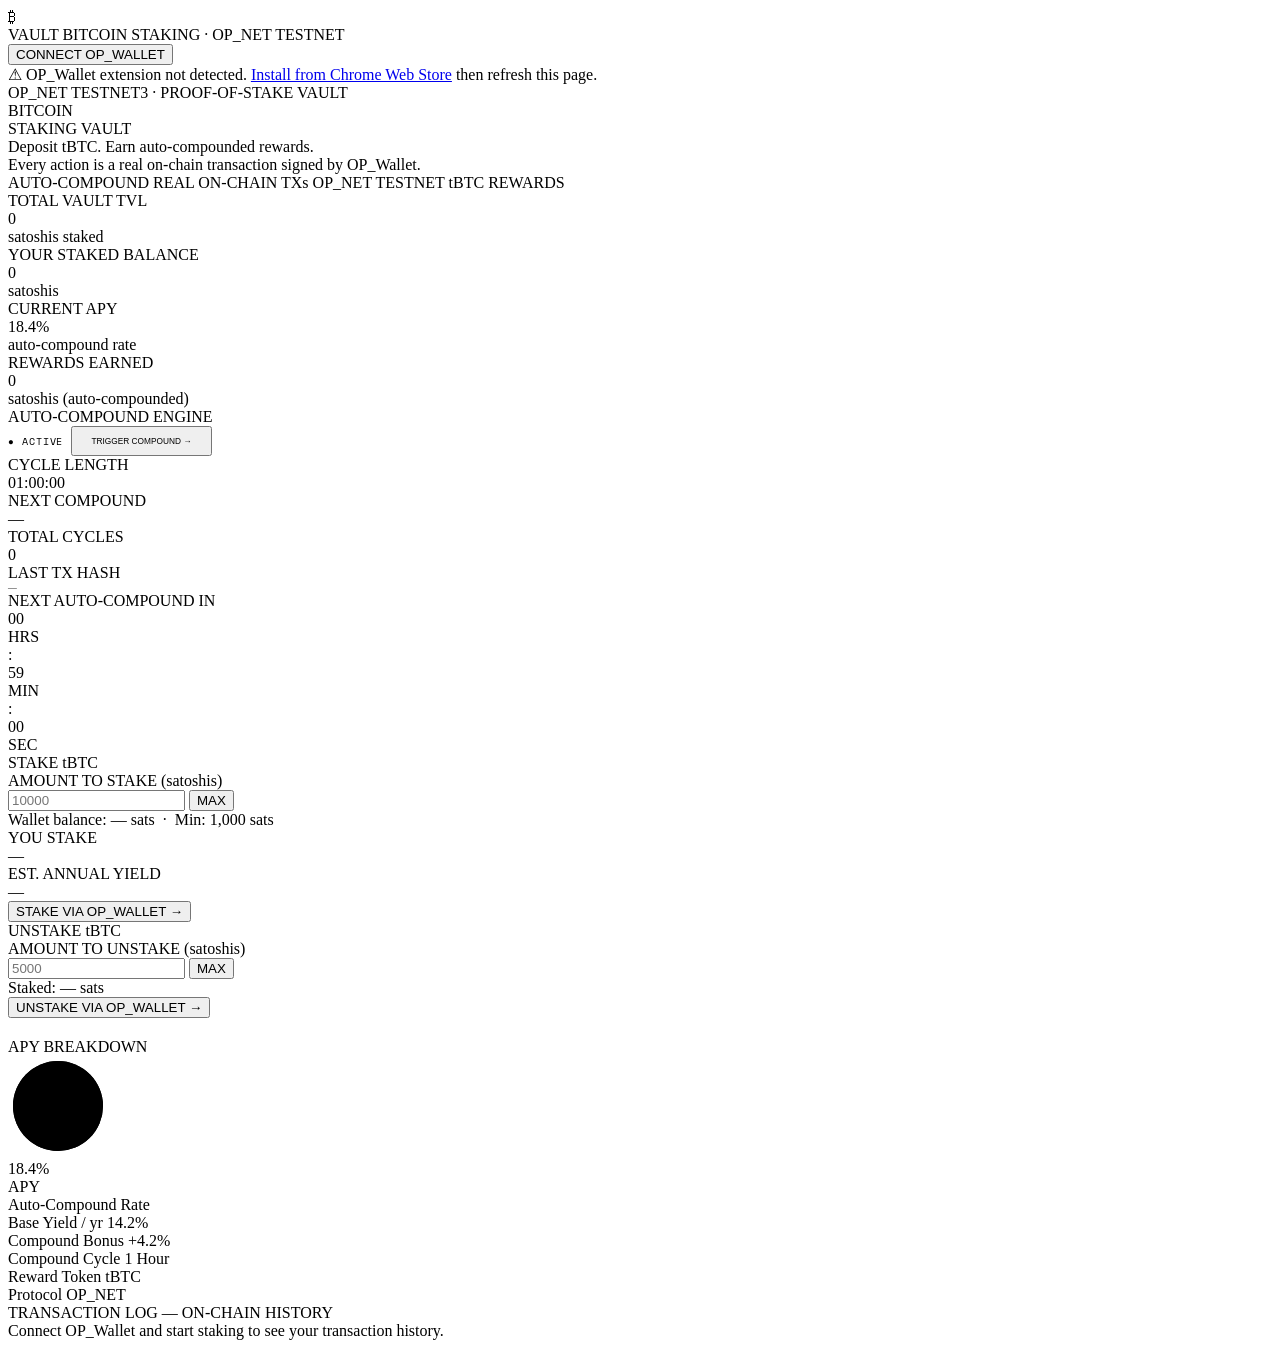
==== index_1.html @ 1303a882 "Add files via upload" ====
<!DOCTYPE html>
<html lang="en">
<head>
  <meta charset="UTF-8" />
  <meta name="viewport" content="width=device-width, initial-scale=1.0" />
  <title>VAULT — Bitcoin Staking · OP_NET Testnet</title>

  <!-- Google Fonts -->
  <link
    href="https://fonts.googleapis.com/css2?family=Syncopate:wght@400;700&family=Space+Mono:ital,wght@0,400;0,700;1,400&family=Barlow:wght@400;500;600;700&display=swap"
    rel="stylesheet"
  />

  <!-- Stylesheet -->
  <link rel="stylesheet" href="style.css" />
</head>
<body>

  <!-- ── BACKGROUND LAYERS ── -->
  <div class="bp"></div>
  <div class="bp-glow"></div>
  <div class="vignette"></div>

  <div id="root">

    <!-- ════════════════════════════════
         TOP BAR
    ════════════════════════════════ -->
    <div class="topbar">
      <div class="brand">
        <div class="brand-mark">
          <div class="brand-hex"><span>₿</span></div>
        </div>
        <div class="brand-text">
          <span class="brand-name">VAULT</span>
          <span class="brand-sub">BITCOIN STAKING · OP_NET TESTNET</span>
        </div>
      </div>

      <div class="topbar-right">
        <div class="net-badge" id="netBadge" style="display:none">TESTNET3</div>
        <div class="bal-badge" id="balBadge" style="display:none">
          <span id="balAmt">0.000000</span> tBTC
        </div>
        <button class="btn-connect" id="connectBtn" onclick="connectWallet()">
          CONNECT OP_WALLET
        </button>
      </div>
    </div>

    <!-- ════════════════════════════════
         INSTALL NOTICE
    ════════════════════════════════ -->
    <div class="install-bar" id="installBar">
      ⚠ OP_Wallet extension not detected.
      <a
        href="https://chromewebstore.google.com/detail/opwallet/pmbjpcmaaladnfpacpmhmnfmpklgbdjb"
        target="_blank"
      >Install from Chrome Web Store</a>
      then refresh this page.
    </div>

    <!-- ════════════════════════════════
         MAIN PAGE
    ════════════════════════════════ -->
    <div class="page">

      <!-- VAULT HERO -->
      <div class="vault-hero">
        <div class="vault-eyebrow">OP_NET TESTNET3 · PROOF-OF-STAKE VAULT</div>
        <div class="vault-title">BITCOIN<br />STAKING VAULT</div>
        <div class="vault-desc">
          Deposit tBTC. Earn auto-compounded rewards.<br />
          Every action is a real on-chain transaction signed by OP_Wallet.
        </div>
        <div class="vault-pills">
          <span class="vpill g">AUTO-COMPOUND</span>
          <span class="vpill t">REAL ON-CHAIN TXs</span>
          <span class="vpill b">OP_NET TESTNET</span>
          <span class="vpill g">tBTC REWARDS</span>
        </div>
      </div>

      <!-- STATS STRIP -->
      <div class="stats-strip">
        <div class="stat-box">
          <div class="stat-label">TOTAL VAULT TVL</div>
          <div class="stat-value" id="tvlValue">0</div>
          <div class="stat-sub">satoshis staked</div>
        </div>
        <div class="stat-box">
          <div class="stat-label">YOUR STAKED BALANCE</div>
          <div class="stat-value teal" id="userStake">0</div>
          <div class="stat-sub">satoshis</div>
        </div>
        <div class="stat-box">
          <div class="stat-label">CURRENT APY</div>
          <div class="stat-value blue" id="apyValue">18.4%</div>
          <div class="stat-sub">auto-compound rate</div>
        </div>
        <div class="stat-box">
          <div class="stat-label">REWARDS EARNED</div>
          <div class="stat-value" id="rewardsEarned">0</div>
          <div class="stat-sub">satoshis (auto-compounded)</div>
        </div>
      </div>

      <!-- AUTO-COMPOUND PANEL -->
      <div class="compound-panel">
        <div class="compound-header">
          <div class="compound-title">
            <div class="pulse-dot" id="pulseDot"></div>
            AUTO-COMPOUND ENGINE
          </div>
          <div style="display:flex;gap:8px;align-items:center;flex-wrap:wrap">
            <div
              id="compoundStatus"
              style="font-family:'Space Mono',monospace;font-size:.6rem;color:var(--teal);letter-spacing:.1em"
            >● ACTIVE</div>
            <button
              class="btn btn-compound"
              style="width:auto;padding:8px 18px;font-size:.52rem"
              id="triggerBtn"
              onclick="autoCompound()"
            >TRIGGER COMPOUND →</button>
          </div>
        </div>

        <div class="compound-grid">
          <div class="c-cell">
            <div class="c-label">CYCLE LENGTH</div>
            <div class="c-value gold" id="cycleLength">01:00:00</div>
          </div>
          <div class="c-cell">
            <div class="c-label">NEXT COMPOUND</div>
            <div class="c-value teal" id="nextCompound">—</div>
          </div>
          <div class="c-cell">
            <div class="c-label">TOTAL CYCLES</div>
            <div class="c-value" id="totalCycles">0</div>
          </div>
          <div class="c-cell">
            <div class="c-label">LAST TX HASH</div>
            <div
              class="c-value"
              id="lastTxHash"
              style="font-size:.55rem;cursor:pointer;color:var(--teal)"
              onclick="openLastTx()"
            >—</div>
          </div>
        </div>

        <!-- COUNTDOWN -->
        <div class="countdown-wrap">
          <div class="countdown-label">NEXT AUTO-COMPOUND IN</div>
          <div class="countdown-display">
            <div class="cd-seg">
              <div class="cd-num" id="cdH">00</div>
              <div class="cd-lbl">HRS</div>
            </div>
            <div class="cd-sep">:</div>
            <div class="cd-seg">
              <div class="cd-num" id="cdM">59</div>
              <div class="cd-lbl">MIN</div>
            </div>
            <div class="cd-sep">:</div>
            <div class="cd-seg">
              <div class="cd-num" id="cdS">00</div>
              <div class="cd-lbl">SEC</div>
            </div>
          </div>
        </div>
      </div>

      <!-- STAKE / UNSTAKE / APY GRID -->
      <div class="main-grid">

        <!-- STAKE CARD -->
        <div class="vcard">
          <div class="vcard-title">
            <div class="vcard-title-dot"></div>
            STAKE tBTC
          </div>

          <!-- Gate: shown when wallet NOT connected -->
          <div id="stakeGate" class="wgate" style="display:none">
            <div class="wgate-ico">🔐</div>
            <div class="wgate-head">CONNECT TO STAKE</div>
            <div class="wgate-desc">
              Connect OP_Wallet to stake tBTC into the vault.<br />
              All transactions run on Bitcoin Testnet3 via OP_NET.
              <br /><a
                href="https://chromewebstore.google.com/detail/opwallet/pmbjpcmaaladnfpacpmhmnfmpklgbdjb"
                target="_blank"
                class="wgate-link"
              >→ Install OP_Wallet</a>
            </div>
            <button class="btn btn-stake" onclick="connectWallet()">CONNECT OP_WALLET</button>
          </div>

          <!-- Form: shown when wallet IS connected -->
          <div id="stakeForm">
            <div class="fg">
              <label class="fl">AMOUNT TO STAKE (satoshis)</label>
              <div class="amount-row">
                <input
                  class="fi"
                  id="stakeAmt"
                  type="number"
                  placeholder="10000"
                  min="1000"
                  step="100"
                />
                <button class="btn-max" onclick="setMaxStake()">MAX</button>
              </div>
              <div class="input-info">
                Wallet balance: <span id="walletBal">—</span> sats &nbsp;·&nbsp;
                Min: <span>1,000</span> sats
              </div>
            </div>

            <div class="fg preview-box">
              <div class="preview-grid">
                <div>
                  <div class="fl">YOU STAKE</div>
                  <div class="preview-val gold" id="stakePreview">—</div>
                </div>
                <div>
                  <div class="fl">EST. ANNUAL YIELD</div>
                  <div class="preview-val teal" id="yieldPreview">—</div>
                </div>
              </div>
            </div>

            <div class="row">
              <button class="btn btn-stake" id="stakeBtnEl" onclick="stake()">
                STAKE VIA OP_WALLET →
              </button>
            </div>
            <div class="prog" id="stakeProg" style="display:none">
              <div class="prog-fill" style="width:0" id="stakeProgF"></div>
            </div>
          </div>
        </div>

        <!-- RIGHT COLUMN: UNSTAKE + APY -->
        <div>

          <!-- UNSTAKE CARD -->
          <div class="vcard" style="margin-bottom:20px">
            <div class="vcard-title">
              <div class="vcard-title-dot" style="background:var(--teal);box-shadow:0 0 6px rgba(0,212,170,.4)"></div>
              UNSTAKE tBTC
            </div>

            <div id="unstakeGate" class="wgate" style="display:none">
              <div class="wgate-ico">🔓</div>
              <div class="wgate-head">STAKE FIRST</div>
              <div class="wgate-desc">You need a staked balance to withdraw from the vault.</div>
            </div>

            <div id="unstakeForm">
              <div class="fg">
                <label class="fl">AMOUNT TO UNSTAKE (satoshis)</label>
                <div class="amount-row">
                  <input
                    class="fi"
                    id="unstakeAmt"
                    type="number"
                    placeholder="5000"
                    min="1000"
                    step="100"
                  />
                  <button class="btn-max" onclick="setMaxUnstake()">MAX</button>
                </div>
                <div class="input-info">
                  Staked: <span id="stakedBal">—</span> sats
                </div>
              </div>
              <button class="btn btn-unstake" id="unstakeBtnEl" onclick="unstake()">
                UNSTAKE VIA OP_WALLET →
              </button>
              <div class="prog" id="unstakeProg" style="display:none">
                <div class="prog-fill" style="width:0" id="unstakeProgF"></div>
              </div>
            </div>
          </div>

          <!-- APY BREAKDOWN CARD -->
          <div class="vcard">
            <div class="vcard-title">
              <div class="vcard-title-dot" style="background:var(--blue);box-shadow:0 0 6px rgba(68,136,255,.4)"></div>
              APY BREAKDOWN
            </div>

            <div class="apy-ring-wrap">
              <div class="ring-outer">
                <svg class="ring-svg" width="100" height="100" viewBox="0 0 100 100">
                  <circle class="ring-bg" cx="50" cy="50" r="45" />
                  <circle class="ring-fill" cx="50" cy="50" r="45" id="ringFill" />
                </svg>
                <div class="ring-center">
                  <div class="ring-apy" id="ringApy">18.4%</div>
                  <div class="ring-lbl">APY</div>
                </div>
              </div>
              <div class="apy-info">
                <div class="apy-title">Auto-Compound Rate</div>
                <div class="apy-breakdown">
                  <div class="apy-row">Base Yield / yr <span id="baseYield">14.2%</span></div>
                  <div class="apy-row">Compound Bonus  <span id="compBonus">+4.2%</span></div>
                  <div class="apy-row">Compound Cycle  <span>1 Hour</span></div>
                  <div class="apy-row">Reward Token    <span>tBTC</span></div>
                  <div class="apy-row">Protocol        <span>OP_NET</span></div>
                </div>
              </div>
            </div>
          </div>

        </div><!-- /right column -->
      </div><!-- /main-grid -->

      <!-- TRANSACTION LOG -->
      <div class="tx-log">
        <div class="tx-log-title">
          <div class="live-dot"></div>
          TRANSACTION LOG — ON-CHAIN HISTORY
        </div>
        <div id="txLog">
          <div class="tx-empty">
            Connect OP_Wallet and start staking to see your transaction history.
          </div>
        </div>
      </div>

    </div><!-- /.page -->
  </div><!-- /#root -->

  <!-- Toast container -->
  <div class="toast-wrap" id="toasts"></div>

  <!-- App script -->
  <script src="script.js"></script>

</body>
</html>
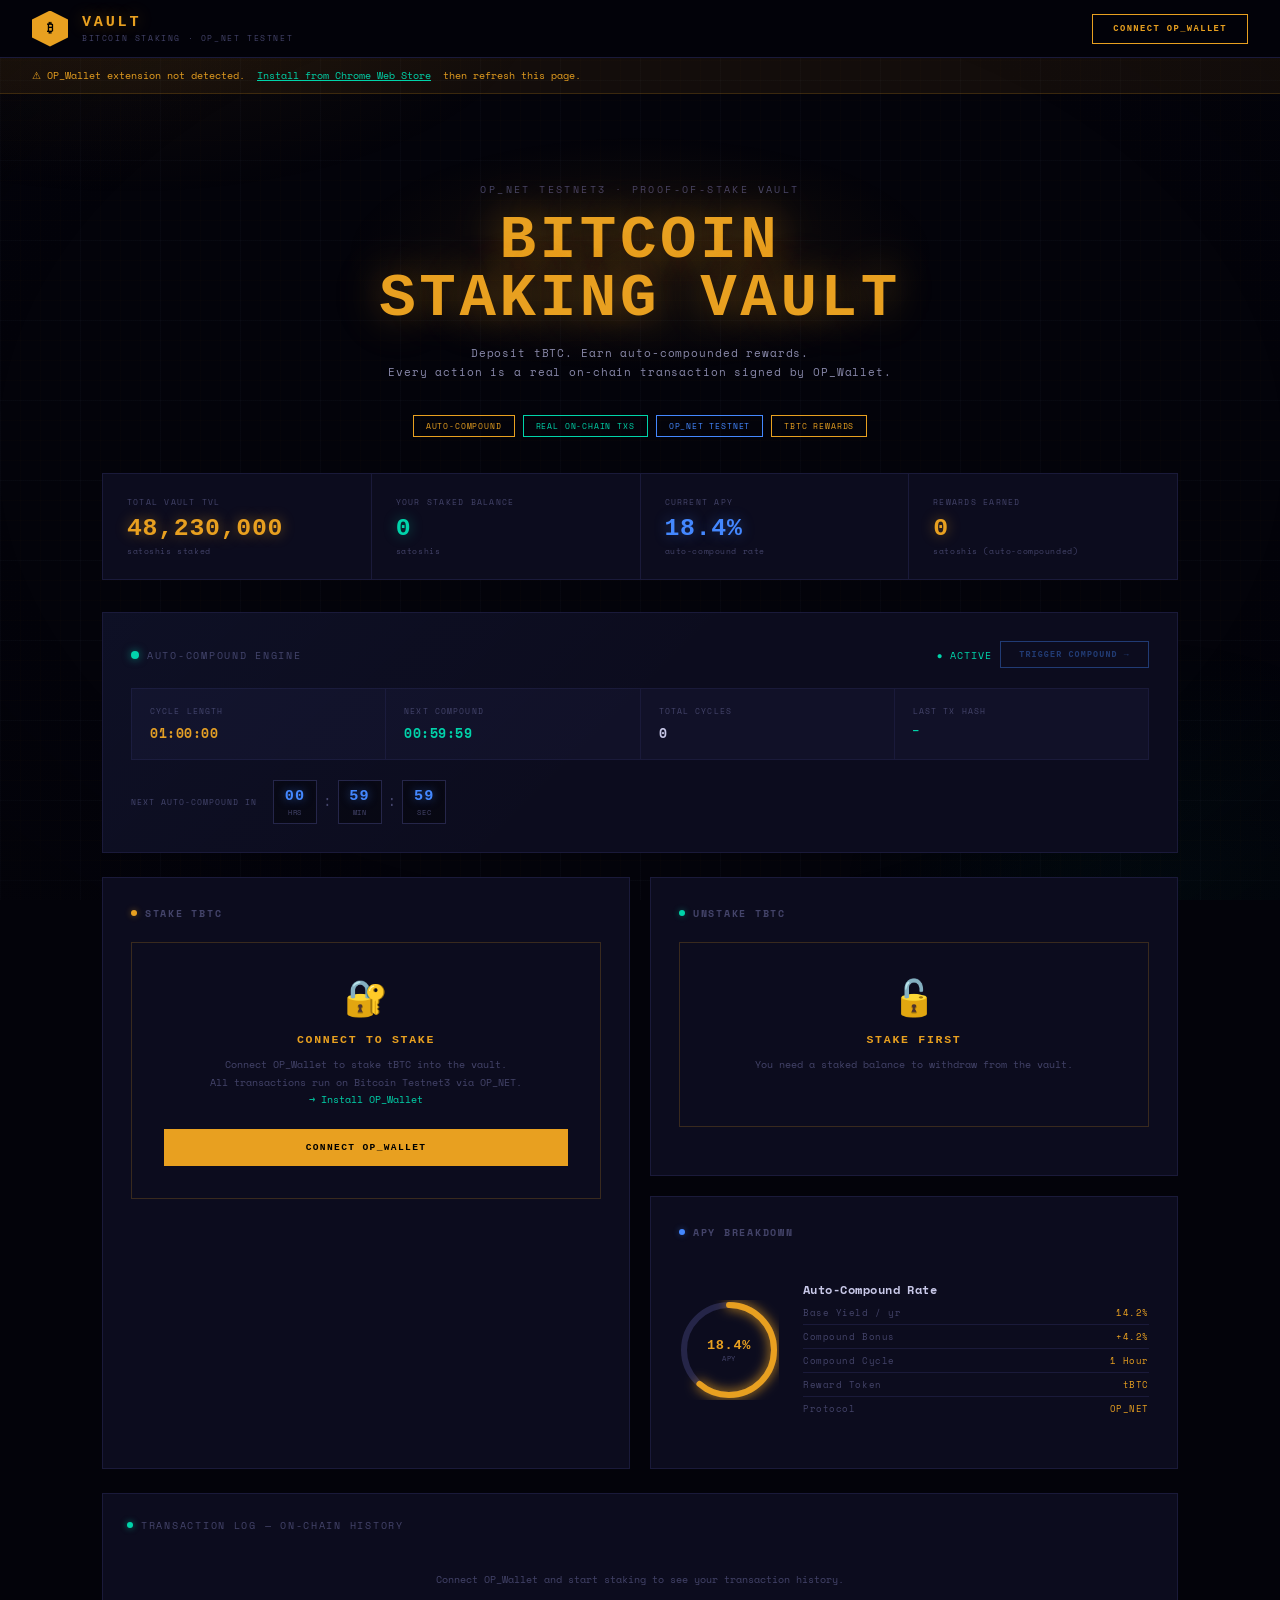
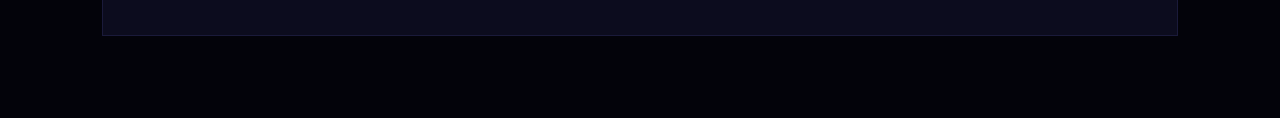
==== commit f530a2c1: "index_1.html" ====
--- a/index_1.html
+++ b/index_1.html
@@ -12,7 +12,7 @@
   />
 
   <!-- Stylesheet -->
-  <link rel="stylesheet" href="style.css" />
+  <link rel="stylesheet" href="/style.css">  
 </head>
 <body>
 
@@ -340,7 +340,8 @@
   <div class="toast-wrap" id="toasts"></div>
 
   <!-- App script -->
-  <script src="script.js"></script>
+  <script src="/script.js"></script>
+
 
 </body>
 </html>
--- a/style.css
+++ b/style.css
@@ -0,0 +1,1123 @@
+/* ═══════════════════════════════════════════════════════════════
+   VAULT — Bitcoin Staking · OP_NET Testnet
+   style.css
+
+   Design language: Institutional DeFi vault
+   — Dark slate foundation, amber/gold accent,
+     crisp monospace data, subtle blueprint grid
+═══════════════════════════════════════════════════════════════ */
+
+/* ── CSS CUSTOM PROPERTIES ── */
+:root {
+  --ink:    #03030a;
+  --ink2:   #070712;
+  --plate:  #0c0c1e;
+  --plate2: #111128;
+  --edge:   #1a1a3a;
+  --edge2:  #252548;
+
+  --gold:   #e8a020;
+  --goldG:  rgba(232, 160, 32, 0.45);
+  --goldD:  rgba(232, 160, 32, 0.08);
+  --goldM:  rgba(232, 160, 32, 0.18);
+
+  --teal:   #00d4aa;
+  --tealD:  rgba(0, 212, 170, 0.1);
+
+  --red:    #ff4466;
+  --redD:   rgba(255, 68, 102, 0.1);
+
+  --blue:   #4488ff;
+  --blueD:  rgba(68, 136, 255, 0.1);
+
+  --txt:    #c8c8e8;
+  --txt2:   #8888aa;
+  --txt3:   #44446a;
+}
+
+/* ── RESET ── */
+*,
+*::before,
+*::after {
+  margin: 0;
+  padding: 0;
+  box-sizing: border-box;
+}
+
+html {
+  scroll-behavior: smooth;
+}
+
+body {
+  background: var(--ink);
+  color: var(--txt);
+  font-family: 'Barlow', sans-serif;
+  min-height: 100vh;
+  overflow-x: hidden;
+}
+
+/* ══════════════════════════════════════════════
+   BACKGROUND LAYERS
+══════════════════════════════════════════════ */
+
+/* Blueprint grid */
+.bp {
+  position: fixed;
+  inset: 0;
+  z-index: 0;
+  pointer-events: none;
+  background-image:
+    linear-gradient(rgba(68, 136, 255, 0.025) 1px, transparent 1px),
+    linear-gradient(90deg, rgba(68, 136, 255, 0.025) 1px, transparent 1px),
+    linear-gradient(rgba(232, 160, 32, 0.015) 1px, transparent 1px),
+    linear-gradient(90deg, rgba(232, 160, 32, 0.015) 1px, transparent 1px);
+  background-size: 80px 80px, 80px 80px, 20px 20px, 20px 20px;
+}
+
+/* Ambient glow */
+.bp-glow {
+  position: fixed;
+  inset: 0;
+  z-index: 0;
+  pointer-events: none;
+  background:
+    radial-gradient(ellipse 60% 40% at 10% 0%, rgba(232, 160, 32, 0.06) 0%, transparent 55%),
+    radial-gradient(ellipse 50% 60% at 90% 100%, rgba(0, 212, 170, 0.04) 0%, transparent 50%);
+}
+
+/* Dark vignette */
+.vignette {
+  position: fixed;
+  inset: 0;
+  z-index: 0;
+  pointer-events: none;
+  background: radial-gradient(ellipse 100% 100% at 50% 50%, transparent 50%, rgba(3, 3, 10, 0.7) 100%);
+}
+
+/* ── ROOT CONTAINER ── */
+#root {
+  position: relative;
+  z-index: 10;
+}
+
+/* ══════════════════════════════════════════════
+   TOP BAR
+══════════════════════════════════════════════ */
+.topbar {
+  position: sticky;
+  top: 0;
+  z-index: 200;
+  display: flex;
+  align-items: center;
+  justify-content: space-between;
+  padding: 0 32px;
+  height: 58px;
+  background: rgba(3, 3, 10, 0.95);
+  backdrop-filter: blur(20px);
+  border-bottom: 1px solid var(--edge);
+}
+
+/* Brand / Logo */
+.brand {
+  display: flex;
+  align-items: center;
+  gap: 14px;
+  text-decoration: none;
+}
+
+.brand-mark {
+  position: relative;
+  width: 36px;
+  height: 36px;
+}
+
+.brand-hex {
+  width: 36px;
+  height: 36px;
+  background: var(--gold);
+  clip-path: polygon(50% 0%, 100% 25%, 100% 75%, 50% 100%, 0% 75%, 0% 25%);
+  display: flex;
+  align-items: center;
+  justify-content: center;
+  animation: hex-glow 4s ease-in-out infinite;
+}
+
+@keyframes hex-glow {
+  0%, 100% {
+    box-shadow: 0 0 0 0 var(--goldG);
+    filter: brightness(1);
+  }
+  50% {
+    box-shadow: 0 0 24px 4px var(--goldG);
+    filter: brightness(1.15);
+  }
+}
+
+.brand-hex span {
+  font-family: 'Syncopate', monospace;
+  font-weight: 700;
+  font-size: 0.8rem;
+  color: #000;
+  letter-spacing: -0.05em;
+}
+
+.brand-text {
+  display: flex;
+  flex-direction: column;
+}
+
+.brand-name {
+  font-family: 'Syncopate', monospace;
+  font-size: 0.95rem;
+  font-weight: 700;
+  letter-spacing: 0.18em;
+  color: var(--gold);
+  text-shadow: 0 0 16px var(--goldG);
+}
+
+.brand-sub {
+  font-family: 'Space Mono', monospace;
+  font-size: 0.5rem;
+  color: var(--txt3);
+  letter-spacing: 0.2em;
+  margin-top: 1px;
+}
+
+.topbar-right {
+  display: flex;
+  align-items: center;
+  gap: 10px;
+}
+
+/* Network badge */
+.net-badge {
+  font-family: 'Space Mono', monospace;
+  font-size: 0.55rem;
+  letter-spacing: 0.12em;
+  color: var(--teal);
+  background: var(--tealD);
+  border: 1px solid rgba(0, 212, 170, 0.3);
+  padding: 4px 10px;
+}
+
+/* Balance badge */
+.bal-badge {
+  font-family: 'Space Mono', monospace;
+  font-size: 0.6rem;
+  letter-spacing: 0.07em;
+  color: var(--gold);
+  background: var(--goldD);
+  border: 1px solid rgba(232, 160, 32, 0.25);
+  padding: 5px 12px;
+}
+
+/* Connect button */
+.btn-connect {
+  font-family: 'Syncopate', monospace;
+  font-size: 0.55rem;
+  font-weight: 700;
+  letter-spacing: 0.16em;
+  text-transform: uppercase;
+  padding: 9px 20px;
+  cursor: pointer;
+  background: transparent;
+  border: 1px solid var(--gold);
+  color: var(--gold);
+  position: relative;
+  overflow: hidden;
+  transition: color 0.22s;
+}
+
+.btn-connect::after {
+  content: '';
+  position: absolute;
+  inset: 0;
+  background: var(--gold);
+  transform: scaleX(0);
+  transform-origin: left;
+  transition: transform 0.22s;
+  z-index: -1;
+}
+
+.btn-connect:hover { color: #000; }
+.btn-connect:hover::after { transform: scaleX(1); }
+
+.btn-connect.on {
+  border-color: var(--teal);
+  color: var(--teal);
+}
+
+.btn-connect.on::after { background: var(--teal); }
+.btn-connect:disabled { opacity: 0.45; cursor: not-allowed; }
+
+/* ══════════════════════════════════════════════
+   INSTALL NOTICE BANNER
+══════════════════════════════════════════════ */
+.install-bar {
+  display: none;
+  align-items: center;
+  gap: 12px;
+  padding: 10px 32px;
+  background: rgba(232, 160, 32, 0.07);
+  border-bottom: 1px solid rgba(232, 160, 32, 0.18);
+  font-family: 'Space Mono', monospace;
+  font-size: 0.62rem;
+  color: var(--gold);
+}
+
+.install-bar a {
+  color: var(--teal);
+  text-decoration: underline;
+}
+
+.install-bar.show { display: flex; }
+
+/* ══════════════════════════════════════════════
+   PAGE WRAPPER
+══════════════════════════════════════════════ */
+.page {
+  max-width: 1140px;
+  margin: 0 auto;
+  padding: 40px 32px 80px;
+}
+
+/* ══════════════════════════════════════════════
+   VAULT HERO
+══════════════════════════════════════════════ */
+.vault-hero {
+  text-align: center;
+  padding: 48px 24px 36px;
+  position: relative;
+}
+
+.vault-hero::before {
+  content: '';
+  position: absolute;
+  top: 0;
+  left: 50%;
+  transform: translateX(-50%);
+  width: 600px;
+  height: 240px;
+  background: radial-gradient(ellipse, rgba(232, 160, 32, 0.08) 0%, transparent 70%);
+  pointer-events: none;
+}
+
+.vault-eyebrow {
+  font-family: 'Space Mono', monospace;
+  font-size: 0.6rem;
+  color: var(--txt3);
+  letter-spacing: 0.25em;
+  text-transform: uppercase;
+  margin-bottom: 16px;
+}
+
+.vault-title {
+  font-family: 'Syncopate', monospace;
+  font-size: clamp(2.2rem, 5vw, 3.8rem);
+  font-weight: 700;
+  line-height: 0.95;
+  letter-spacing: 0.06em;
+  color: var(--gold);
+  text-shadow: 0 0 40px var(--goldG), 0 0 80px rgba(232, 160, 32, 0.15);
+  text-transform: uppercase;
+  margin-bottom: 16px;
+}
+
+.vault-desc {
+  font-family: 'Space Mono', monospace;
+  font-size: 0.68rem;
+  color: var(--txt2);
+  letter-spacing: 0.08em;
+  line-height: 1.8;
+  max-width: 560px;
+  margin: 0 auto 32px;
+}
+
+.vault-pills {
+  display: flex;
+  gap: 8px;
+  justify-content: center;
+  flex-wrap: wrap;
+}
+
+.vpill {
+  font-family: 'Space Mono', monospace;
+  font-size: 0.52rem;
+  padding: 4px 12px;
+  border: 1px solid;
+  letter-spacing: 0.1em;
+  text-transform: uppercase;
+}
+
+.vpill.g { border-color: var(--gold); color: var(--gold); }
+.vpill.t { border-color: var(--teal); color: var(--teal); }
+.vpill.b { border-color: var(--blue); color: var(--blue); }
+
+/* ══════════════════════════════════════════════
+   STATS STRIP
+══════════════════════════════════════════════ */
+.stats-strip {
+  display: grid;
+  grid-template-columns: repeat(4, 1fr);
+  gap: 1px;
+  background: var(--edge);
+  border: 1px solid var(--edge);
+  margin-bottom: 32px;
+}
+
+.stat-box {
+  background: var(--plate);
+  padding: 22px 24px;
+  position: relative;
+  overflow: hidden;
+  transition: background 0.2s;
+}
+
+.stat-box:hover { background: var(--plate2); }
+
+.stat-box::before {
+  content: '';
+  position: absolute;
+  bottom: 0;
+  left: 0;
+  right: 0;
+  height: 2px;
+  background: linear-gradient(90deg, transparent, var(--gold), transparent);
+  opacity: 0;
+  transition: opacity 0.3s;
+}
+
+.stat-box:hover::before { opacity: 0.6; }
+
+.stat-label {
+  font-family: 'Space Mono', monospace;
+  font-size: 0.52rem;
+  color: var(--txt3);
+  letter-spacing: 0.15em;
+  text-transform: uppercase;
+  margin-bottom: 8px;
+}
+
+.stat-value {
+  font-family: 'Syncopate', monospace;
+  font-size: 1.55rem;
+  font-weight: 700;
+  color: var(--gold);
+  text-shadow: 0 0 14px var(--goldG);
+  letter-spacing: 0.03em;
+  line-height: 1;
+}
+
+.stat-value.teal { color: var(--teal); text-shadow: 0 0 14px rgba(0, 212, 170, 0.4); }
+.stat-value.blue { color: var(--blue); text-shadow: 0 0 14px rgba(68, 136, 255, 0.4); }
+
+.stat-sub {
+  font-family: 'Space Mono', monospace;
+  font-size: 0.52rem;
+  color: var(--txt3);
+  margin-top: 5px;
+  letter-spacing: 0.07em;
+}
+
+/* ══════════════════════════════════════════════
+   MAIN GRID (Stake + Unstake/APY side by side)
+══════════════════════════════════════════════ */
+.main-grid {
+  display: grid;
+  grid-template-columns: 1fr 1fr;
+  gap: 20px;
+  margin-bottom: 24px;
+}
+
+/* ══════════════════════════════════════════════
+   VAULT CARDS
+══════════════════════════════════════════════ */
+.vcard {
+  background: var(--plate);
+  border: 1px solid var(--edge);
+  padding: 28px;
+  position: relative;
+  overflow: hidden;
+  transition: border-color 0.2s;
+}
+
+.vcard::before {
+  content: '';
+  position: absolute;
+  top: 0;
+  left: 0;
+  right: 0;
+  height: 2px;
+  background: linear-gradient(90deg, transparent, var(--gold), transparent);
+  opacity: 0;
+  transition: opacity 0.3s;
+}
+
+.vcard:hover { border-color: var(--edge2); }
+.vcard:hover::before { opacity: 0.5; }
+
+.vcard-title {
+  font-family: 'Space Mono', monospace;
+  font-size: 0.6rem;
+  font-weight: 700;
+  letter-spacing: 0.18em;
+  color: var(--txt3);
+  text-transform: uppercase;
+  margin-bottom: 22px;
+  display: flex;
+  align-items: center;
+  gap: 8px;
+}
+
+.vcard-title-dot {
+  width: 6px;
+  height: 6px;
+  border-radius: 50%;
+  background: var(--gold);
+  box-shadow: 0 0 6px var(--goldG);
+}
+
+/* ══════════════════════════════════════════════
+   FORM ELEMENTS
+══════════════════════════════════════════════ */
+.fg { margin-bottom: 16px; }
+
+.fl {
+  font-family: 'Space Mono', monospace;
+  font-size: 0.55rem;
+  color: var(--txt3);
+  letter-spacing: 0.12em;
+  text-transform: uppercase;
+  display: block;
+  margin-bottom: 7px;
+}
+
+.fi,
+.fs {
+  width: 100%;
+  background: var(--ink2);
+  border: 1px solid var(--edge2);
+  color: var(--txt);
+  font-family: 'Space Mono', monospace;
+  font-size: 0.78rem;
+  padding: 11px 14px;
+  outline: none;
+  transition: border-color 0.2s, box-shadow 0.2s;
+  appearance: none;
+}
+
+.fi:focus,
+.fs:focus {
+  border-color: var(--gold);
+  box-shadow: 0 0 0 3px var(--goldD);
+}
+
+.fi::placeholder { color: var(--txt3); }
+
+/* Amount row (input + MAX button) */
+.amount-row {
+  display: flex;
+  gap: 8px;
+}
+
+.amount-row .fi { flex: 1; }
+
+.btn-max {
+  font-family: 'Space Mono', monospace;
+  font-size: 0.55rem;
+  letter-spacing: 0.1em;
+  background: transparent;
+  border: 1px solid var(--gold);
+  color: var(--gold);
+  padding: 0 14px;
+  cursor: pointer;
+  transition: all 0.2s;
+  white-space: nowrap;
+}
+
+.btn-max:hover { background: var(--gold); color: #000; }
+
+.input-info {
+  font-family: 'Space Mono', monospace;
+  font-size: 0.52rem;
+  color: var(--txt3);
+  margin-top: 5px;
+  letter-spacing: 0.06em;
+}
+
+.input-info span { color: var(--gold); }
+
+/* Preview box */
+.preview-box {
+  background: var(--ink2);
+  border: 1px solid var(--edge2);
+  padding: 14px;
+}
+
+.preview-grid {
+  display: grid;
+  grid-template-columns: 1fr 1fr;
+  gap: 8px;
+}
+
+.preview-val {
+  font-family: 'Space Mono', monospace;
+  font-size: 0.8rem;
+}
+
+.preview-val.gold { color: var(--gold); }
+.preview-val.teal { color: var(--teal); }
+
+/* ══════════════════════════════════════════════
+   BUTTONS
+══════════════════════════════════════════════ */
+.btn {
+  font-family: 'Syncopate', monospace;
+  font-size: 0.6rem;
+  font-weight: 700;
+  letter-spacing: 0.14em;
+  text-transform: uppercase;
+  padding: 13px 24px;
+  cursor: pointer;
+  border: none;
+  transition: all 0.2s;
+  position: relative;
+  overflow: hidden;
+  width: 100%;
+}
+
+.btn:disabled { opacity: 0.38; cursor: not-allowed; }
+
+/* Stake — filled gold */
+.btn-stake { background: var(--gold); color: #000; }
+.btn-stake:hover:not(:disabled) {
+  background: #f5b830;
+  transform: translateY(-1px);
+  box-shadow: 0 6px 28px var(--goldG);
+}
+
+/* Unstake — teal outline */
+.btn-unstake {
+  background: transparent;
+  border: 1px solid var(--teal);
+  color: var(--teal);
+}
+.btn-unstake:hover:not(:disabled) {
+  background: var(--tealD);
+  box-shadow: 0 0 20px rgba(0, 212, 170, 0.2);
+}
+
+/* Compound — blue outline */
+.btn-compound {
+  background: transparent;
+  border: 1px solid var(--blue);
+  color: var(--blue);
+}
+.btn-compound:hover:not(:disabled) {
+  background: var(--blueD);
+  box-shadow: 0 0 20px rgba(68, 136, 255, 0.2);
+}
+
+/* Row of buttons */
+.row { display: flex; gap: 10px; margin-top: 12px; }
+.row .btn { flex: 1; }
+
+/* ── PROGRESS BAR ── */
+.prog {
+  height: 3px;
+  background: var(--edge);
+  margin-top: 10px;
+  overflow: hidden;
+}
+
+.prog-fill {
+  height: 100%;
+  background: linear-gradient(90deg, var(--gold), #f5c842);
+  transition: width 0.3s;
+  position: relative;
+}
+
+.prog-fill::after {
+  content: '';
+  position: absolute;
+  right: 0;
+  top: 0;
+  bottom: 0;
+  width: 20px;
+  background: linear-gradient(90deg, transparent, rgba(255, 255, 255, 0.4));
+  animation: shim 1.3s ease-in-out infinite;
+}
+
+@keyframes shim {
+  from  { opacity: 0; }
+  50%   { opacity: 1; }
+  to    { opacity: 0; }
+}
+
+/* ── SPINNER ── */
+.sp {
+  display: inline-block;
+  width: 11px;
+  height: 11px;
+  border: 2px solid rgba(232, 160, 32, 0.15);
+  border-top-color: var(--gold);
+  border-radius: 50%;
+  animation: rot 0.6s linear infinite;
+  vertical-align: middle;
+  margin-right: 5px;
+}
+
+@keyframes rot { to { transform: rotate(360deg); } }
+
+/* ══════════════════════════════════════════════
+   AUTO-COMPOUND PANEL
+══════════════════════════════════════════════ */
+.compound-panel {
+  background: var(--plate);
+  border: 1px solid var(--edge);
+  padding: 28px;
+  margin-bottom: 24px;
+  position: relative;
+  overflow: hidden;
+}
+
+.compound-panel::after {
+  content: '';
+  position: absolute;
+  inset: 0;
+  pointer-events: none;
+  background: linear-gradient(135deg, rgba(68, 136, 255, 0.03) 0%, transparent 50%);
+}
+
+.compound-header {
+  display: flex;
+  align-items: center;
+  justify-content: space-between;
+  margin-bottom: 20px;
+  flex-wrap: wrap;
+  gap: 12px;
+}
+
+.compound-title {
+  font-family: 'Space Mono', monospace;
+  font-size: 0.6rem;
+  letter-spacing: 0.18em;
+  color: var(--txt3);
+  text-transform: uppercase;
+  display: flex;
+  align-items: center;
+  gap: 8px;
+}
+
+/* Animated pulse dot */
+.pulse-dot {
+  width: 8px;
+  height: 8px;
+  border-radius: 50%;
+  background: var(--teal);
+  box-shadow: 0 0 8px rgba(0, 212, 170, 0.6);
+  animation: pulse 2s ease-in-out infinite;
+}
+
+.pulse-dot.off {
+  background: var(--txt3);
+  box-shadow: none;
+  animation: none;
+}
+
+@keyframes pulse {
+  0%, 100% { opacity: 1; transform: scale(1); }
+  50%       { opacity: 0.5; transform: scale(0.85); }
+}
+
+/* Compound info grid */
+.compound-grid {
+  display: grid;
+  grid-template-columns: repeat(4, 1fr);
+  gap: 1px;
+  background: var(--edge);
+  border: 1px solid var(--edge);
+  margin-bottom: 20px;
+}
+
+.c-cell { background: var(--plate2); padding: 16px 18px; }
+
+.c-label {
+  font-family: 'Space Mono', monospace;
+  font-size: 0.5rem;
+  color: var(--txt3);
+  letter-spacing: 0.14em;
+  text-transform: uppercase;
+  margin-bottom: 6px;
+}
+
+.c-value {
+  font-family: 'Space Mono', monospace;
+  font-size: 0.82rem;
+  font-weight: 700;
+  color: var(--txt);
+  letter-spacing: 0.04em;
+}
+
+.c-value.gold { color: var(--gold); }
+.c-value.teal { color: var(--teal); }
+.c-value.blue { color: var(--blue); }
+
+/* ── COUNTDOWN ── */
+.countdown-wrap {
+  display: flex;
+  align-items: center;
+  gap: 16px;
+  flex-wrap: wrap;
+}
+
+.countdown-label {
+  font-family: 'Space Mono', monospace;
+  font-size: 0.52rem;
+  color: var(--txt3);
+  letter-spacing: 0.12em;
+}
+
+.countdown-display {
+  display: flex;
+  gap: 6px;
+  align-items: center;
+}
+
+.cd-seg {
+  background: var(--ink2);
+  border: 1px solid var(--edge2);
+  padding: 6px 10px;
+  text-align: center;
+  min-width: 44px;
+}
+
+.cd-num {
+  font-family: 'Syncopate', monospace;
+  font-size: 0.95rem;
+  font-weight: 700;
+  color: var(--blue);
+  text-shadow: 0 0 10px rgba(68, 136, 255, 0.5);
+  letter-spacing: 0.08em;
+}
+
+.cd-lbl {
+  font-family: 'Space Mono', monospace;
+  font-size: 0.42rem;
+  color: var(--txt3);
+  letter-spacing: 0.1em;
+  margin-top: 2px;
+}
+
+.cd-sep {
+  font-family: 'Syncopate', monospace;
+  color: var(--txt3);
+  font-size: 0.9rem;
+}
+
+/* ══════════════════════════════════════════════
+   APY RING (SVG progress ring)
+══════════════════════════════════════════════ */
+.apy-ring-wrap {
+  display: flex;
+  align-items: center;
+  gap: 24px;
+  padding: 20px 0;
+}
+
+.ring-outer {
+  position: relative;
+  width: 100px;
+  height: 100px;
+  flex-shrink: 0;
+}
+
+.ring-svg { transform: rotate(-90deg); }
+
+.ring-bg {
+  fill: none;
+  stroke: var(--edge2);
+  stroke-width: 6;
+}
+
+.ring-fill {
+  fill: none;
+  stroke: var(--gold);
+  stroke-width: 6;
+  stroke-linecap: round;
+  stroke-dasharray: 283;
+  stroke-dashoffset: 80;
+  filter: drop-shadow(0 0 6px var(--gold));
+  animation: ring-spin 8s linear infinite;
+}
+
+@keyframes ring-spin { to { stroke-dashoffset: -203; } }
+
+.ring-center {
+  position: absolute;
+  inset: 0;
+  display: flex;
+  flex-direction: column;
+  align-items: center;
+  justify-content: center;
+}
+
+.ring-apy {
+  font-family: 'Syncopate', monospace;
+  font-size: 0.85rem;
+  font-weight: 700;
+  color: var(--gold);
+  letter-spacing: 0.05em;
+}
+
+.ring-lbl {
+  font-family: 'Space Mono', monospace;
+  font-size: 0.42rem;
+  color: var(--txt3);
+  letter-spacing: 0.12em;
+}
+
+/* APY breakdown table */
+.apy-info { flex: 1; }
+
+.apy-title {
+  font-family: 'Space Mono', monospace;
+  font-size: 0.72rem;
+  font-weight: 700;
+  color: var(--txt);
+  letter-spacing: 0.04em;
+  margin-bottom: 8px;
+}
+
+.apy-breakdown { display: flex; flex-direction: column; gap: 5px; }
+
+.apy-row {
+  display: flex;
+  justify-content: space-between;
+  font-family: 'Space Mono', monospace;
+  font-size: 0.58rem;
+  color: var(--txt3);
+  letter-spacing: 0.06em;
+  padding-bottom: 5px;
+  border-bottom: 1px solid var(--edge);
+}
+
+.apy-row:last-child { border: none; }
+.apy-row span { color: var(--gold); }
+
+/* ══════════════════════════════════════════════
+   TRANSACTION LOG
+══════════════════════════════════════════════ */
+.tx-log {
+  background: var(--plate);
+  border: 1px solid var(--edge);
+  padding: 24px;
+}
+
+.tx-log-title {
+  font-family: 'Space Mono', monospace;
+  font-size: 0.6rem;
+  letter-spacing: 0.18em;
+  color: var(--txt3);
+  text-transform: uppercase;
+  margin-bottom: 16px;
+  display: flex;
+  align-items: center;
+  gap: 8px;
+}
+
+/* Live blinking dot */
+.live-dot {
+  width: 6px;
+  height: 6px;
+  border-radius: 50%;
+  background: var(--teal);
+  box-shadow: 0 0 6px rgba(0, 212, 170, 0.6);
+  animation: pulse 2s ease-in-out infinite;
+}
+
+/* Individual TX row */
+.tx-row {
+  display: flex;
+  align-items: center;
+  gap: 10px;
+  padding: 10px 14px;
+  background: var(--plate2);
+  border-left: 3px solid transparent;
+  font-family: 'Space Mono', monospace;
+  font-size: 0.6rem;
+  color: var(--txt3);
+  animation: row-in 0.3s ease;
+  transition: border-color 0.2s;
+  margin-bottom: 2px;
+  flex-wrap: wrap;
+}
+
+.tx-row:hover { border-left-color: var(--gold); }
+
+@keyframes row-in {
+  from { opacity: 0; transform: translateX(-6px); }
+  to   { opacity: 1; transform: translateX(0); }
+}
+
+/* TX type badge */
+.tx-badge {
+  font-family: 'Syncopate', monospace;
+  font-size: 0.45rem;
+  font-weight: 700;
+  letter-spacing: 0.1em;
+  padding: 3px 8px;
+  border: 1px solid;
+  flex-shrink: 0;
+}
+
+.tx-badge.stake   { color: var(--gold); border-color: var(--gold); }
+.tx-badge.unstake { color: var(--teal); border-color: var(--teal); }
+.tx-badge.compound{ color: var(--blue); border-color: var(--blue); }
+.tx-badge.connect { color: var(--txt3); border-color: var(--txt3); }
+
+.tx-hash { color: var(--teal); cursor: pointer; }
+.tx-hash:hover { text-decoration: underline; }
+
+.tx-time {
+  margin-left: auto;
+  color: var(--txt3);
+  white-space: nowrap;
+  font-size: 0.52rem;
+}
+
+.tx-empty {
+  text-align: center;
+  padding: 24px;
+  font-family: 'Space Mono', monospace;
+  font-size: 0.62rem;
+  color: var(--txt3);
+}
+
+/* ══════════════════════════════════════════════
+   WALLET GATE (shown when not connected)
+══════════════════════════════════════════════ */
+.wgate {
+  background: var(--plate);
+  border: 1px solid rgba(232, 160, 32, 0.2);
+  padding: 32px;
+  text-align: center;
+  margin-bottom: 20px;
+}
+
+.wgate-ico { font-size: 2.2rem; margin-bottom: 14px; }
+
+.wgate-head {
+  font-family: 'Syncopate', monospace;
+  font-size: 0.72rem;
+  font-weight: 700;
+  color: var(--gold);
+  letter-spacing: 0.15em;
+  text-transform: uppercase;
+  margin-bottom: 10px;
+}
+
+.wgate-desc {
+  font-family: 'Space Mono', monospace;
+  font-size: 0.62rem;
+  color: var(--txt3);
+  line-height: 1.75;
+  margin-bottom: 20px;
+}
+
+.wgate-link { color: var(--teal); text-decoration: none; }
+.wgate-link:hover { text-decoration: underline; }
+
+/* ══════════════════════════════════════════════
+   TOAST NOTIFICATIONS
+══════════════════════════════════════════════ */
+.toast-wrap {
+  position: fixed;
+  bottom: 28px;
+  right: 28px;
+  z-index: 9999;
+  display: flex;
+  flex-direction: column;
+  gap: 8px;
+}
+
+.toast {
+  background: var(--plate2);
+  border-left: 3px solid var(--gold);
+  padding: 14px 18px;
+  min-width: 300px;
+  max-width: 400px;
+  display: flex;
+  align-items: flex-start;
+  gap: 10px;
+  font-family: 'Space Mono', monospace;
+  font-size: 0.65rem;
+  color: var(--txt);
+  animation: t-in 0.28s ease;
+  box-shadow: 0 6px 28px rgba(0, 0, 0, 0.6);
+}
+
+.toast.ok  { border-left-color: var(--teal); }
+.toast.err { border-left-color: var(--red); }
+.toast.info{ border-left-color: var(--blue); }
+
+@keyframes t-in {
+  from { opacity: 0; transform: translateX(14px); }
+  to   { opacity: 1; transform: translateX(0); }
+}
+
+.toast-ico { font-size: 0.9rem; flex-shrink: 0; }
+
+.toast-ttl {
+  font-weight: 700;
+  color: var(--gold);
+  margin-bottom: 3px;
+  font-size: 0.62rem;
+}
+
+.toast.ok  .toast-ttl { color: var(--teal); }
+.toast.err .toast-ttl { color: var(--red); }
+.toast.info .toast-ttl { color: var(--blue); }
+
+.toast-msg {
+  color: var(--txt3);
+  line-height: 1.6;
+  white-space: pre-line;
+  font-size: 0.6rem;
+}
+
+/* ══════════════════════════════════════════════
+   UTILITY
+══════════════════════════════════════════════ */
+.divider {
+  height: 1px;
+  background: linear-gradient(90deg, transparent, var(--edge2), transparent);
+  margin: 24px 0;
+}
+
+/* ══════════════════════════════════════════════
+   RESPONSIVE BREAKPOINTS
+══════════════════════════════════════════════ */
+@media (max-width: 900px) {
+  .topbar { padding: 0 16px; }
+  .page   { padding: 28px 16px 60px; }
+  .brand-sub { display: none; }
+}
+
+@media (max-width: 800px) {
+  .main-grid { grid-template-columns: 1fr; }
+}
+
+@media (max-width: 760px) {
+  .stats-strip { grid-template-columns: 1fr 1fr; }
+}
+
+@media (max-width: 640px) {
+  .compound-grid { grid-template-columns: 1fr 1fr; }
+}
+
+@media (max-width: 480px) {
+  .stats-strip { grid-template-columns: 1fr; }
+  .topbar-right { gap: 6px; }
+  .bal-badge { display: none !important; }
+}
